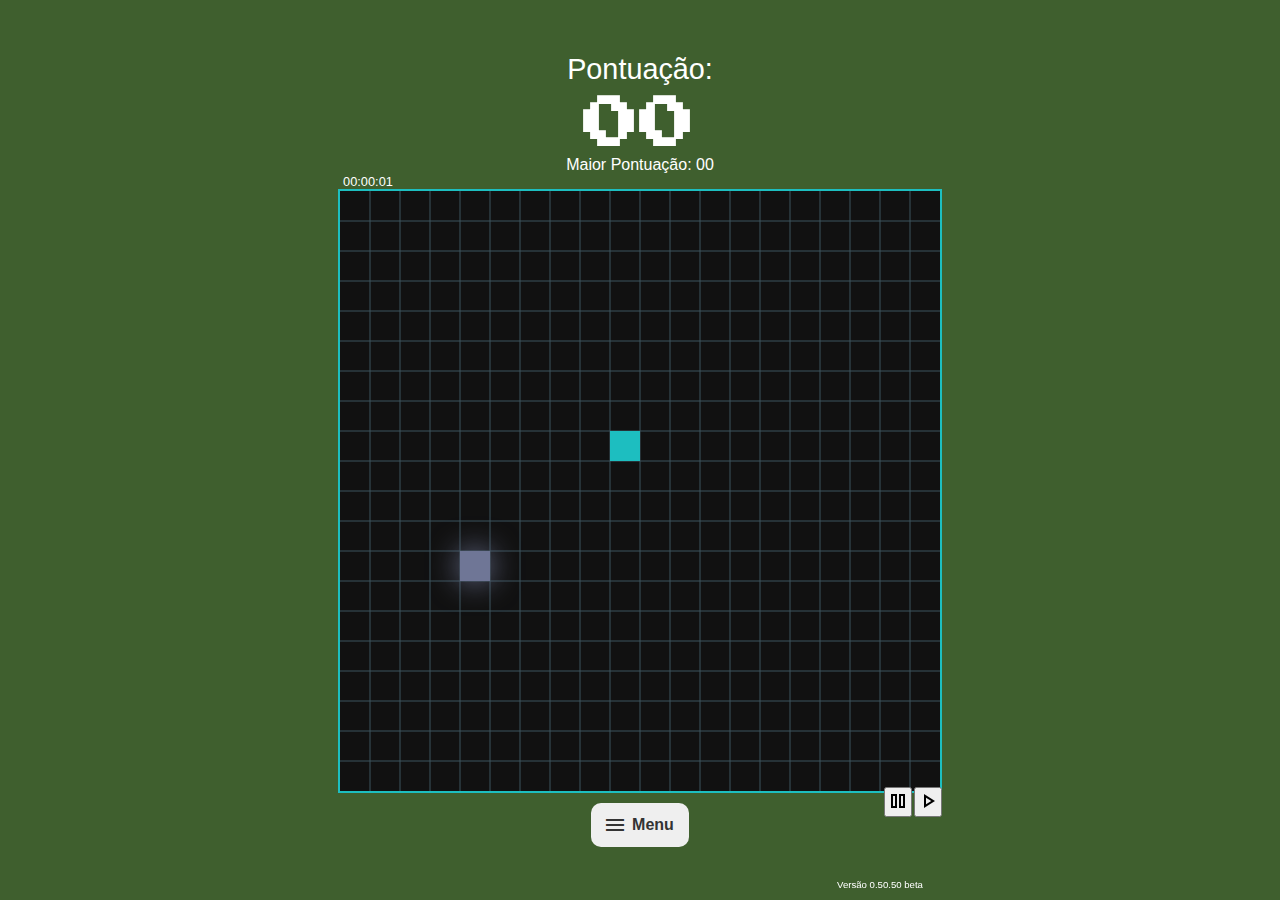
==== game.html @ 133d7326 "ver. 0.60.00" ====
<!DOCTYPE html>
<html lang="pt-br">
<head>
    <meta charset="UTF-8">
    <meta http-equiv="X-UA-Compatible" content="IE=edge">
    <meta name="viewport" content="width=device-width, initial-scale=1.0">
    <link rel="shortcut icon" href="assets/favicon.ico" type="image/x-icon">
    <link rel="stylesheet" href="https://fonts.googleapis.com/css2?family=Material+Symbols+Outlined:opsz,wght,FILL,GRAD@20..48,100..700,0..1,-50..200" />
    <link rel="stylesheet" href="./css/style.css">
    <link rel="manifest" href="manifest.json">
    <meta name="viewport" content="width=device-width, user-scalable=yes, initial-scale=1.0, maximum-scale=10, minimum-scale=1.0">

    <title>Level 1 | Project Snake</title>
</head>
<body>

    <button class="btn-pause">
        <span class="material-symbols-outlined">
            pause
        </span>
    </button>
    <button class="btn-resume">
        <span class="material-symbols-outlined">
            play_arrow
        </span>
    </button>

    <div class="contentBestScore"></div>
    <div class="score">Pontuação: <span class="score--value">00</span></div>
    <span class="best-score">Maior Pontuação: <span>00</span></span>
    <div id='watch'>
        <h1 >00:00:00</h1>
    </div>
    </div>

    <div class="menu-screen">
        <span class="game-over">game over</span>
        <span class="final-score">Pontuação final: <span>00</span></span>
       
        <button class="btn-play" onmouseover="audioTransition.play()">
            Jogar novamente
        </button>
        <a href="index.html"><button class="btn-play" onmouseover="audioTransition.play()">
            Sair
        </button></a>
 
    </div>

    <div class="menu-screen menu-pass">
        <span class="game-over">Fase 1<br/> Completa </span>
       <img src="assets/pixel.jpg" alt="">
       <a href="level2.html"> <button class="btn-next">
            <span class="material-symbols-outlined">
                videogame_asset
            </span>
            Próximo nível
        </button></a>                                       
    </div>

    <div class="menu-screen menu-pause">
        <span class="game-over">Pause</span>
       <img src="assets/pixel.jpg" alt="">
    </div>
    
    <div class="menu-screen menu">
        <span class="game-over">Menu</span>
        <button class="btn-play close-menu"  onmouseover="audioTransition.play()">
            Continuar
        </button>

        <button class="btn-play"  onclick="toggleFullScreen()" onmouseover="audioTransition.play()">
            Tela Cheia
        </button>
        <button onclick="" class="btn-aud btn-play"  onmouseover="audioTransition.play()">
            Música on/off
        </button>
        <a href="index.html"><button class="btn-play"  onmouseover="audioTransition.play()">
            Sair
        </button></a>
    </div>
    
    

    <canvas width="600" height="600"></canvas>
    

    <button class="btn-home-fixed play-home">
        <span class="material-symbols-outlined">
            menu
        </span>
        Menu
    </button>
    
    <div class="tutorial-btns">
        <span class="material-symbols-outlined symbols btn-left">
            arrow_back 
         </span>
         
      <span class="material-symbols-outlined symbols btn-up">
            arrow_upward
        
        </span>
        
        <span class="material-symbols-outlined symbols btn-down">
             arrow_downward
        </span>
        
         <span class="material-symbols-outlined symbols btn-right">
            arrow_forward

        </span>
</div>

    <div class="ver">  
        <p >Versão 0.50.50 beta</p>
     </div> 
     
     <script src="./js/script.js"></script>

</body>
</html>
---- css/style.css ----
@import url("https://fonts.googleapis.com/css2?family=Poppins:wght@300;400;500;600;700;800&display=swap");
@import url('https://fonts.googleapis.com/css2?family=Press+Start+2P&display=swap');

* {
    margin: 0;
    padding: 0;
    box-sizing: border-box;
    font-family: "Poppings", sans-serif;
}

body {
    background-color:#3f5f2e;
    display: flex;
    min-height: 100vh;
    align-items: center;
    justify-content: center;
    flex-direction: column;
    color: white;
}


#watch{
    display: flex;
    flex-direction: column;
    margin-left:-34rem;
    font-size: .8rem;
}

.game-container {
    padding-top: 50px;
    display: flex;
    align-items: center;
    justify-content: top;
    flex-direction: column;
    width: 600px;
    height: 800px;
    background-color: #408bac;
}

canvas {
    background-color: #111111;
    border: 2px solid #1DBEC0 ;
}

.score {
    display: flex;
    flex-direction: column;
    align-items: center;
    font-size: 1.8rem;
}

.score--value {
    margin: auto !important;;
     padding: 10px 0 1px 0;
    font-family: "Press Start 2P", Arial, Helvetica, sans-serif;
    font-weight: 700;
    font-size: 3.5rem;
    display: block;
    margin-top: 1px;
}
.best-score{
    margin-top: 3px;
}

.menu-screen, .menu-pass{
    position: absolute;
    display: none;
    flex-direction: column;
    align-items: center;
    z-index: 1;
}

.menu-pass{
    position: absolute;
    display: none;
    flex-direction: column;
    align-items: center;
    z-index: 1;
    text-align: center;
    padding: 1rem;
}

.game-over {
    padding-bottom: 30px;
    font-family: "Press Start 2P", Arial, Helvetica, sans-serif;
    color: #1DBEC0;
    text-shadow: 1px 1px white;
    text-transform: uppercase;
    font-weight: 700;
    font-size: 3rem;
}

.menu{
    position: absolute;
    display: none;
    flex-direction: column;
    align-items: center;
    z-index: 1;
    text-align: center;
    padding: 1rem;
}

.final-score {
    margin-bottom: 10px;
    text-shadow:1px 1px  rgba(169, 208, 243, 0.342);
    font-weight: 500;
    font-size: 1.4rem;
}

.btn-play{
    text-shadow: 1px 1px rgb(0, 0, 0);
    color: white;
     border: none;
    background: none;
    font-size: 1.5rem;
    font-weight: 600;
    padding-top: 5px;
    display: flex;
    cursor: pointer;
}
    
.btn-play:hover{
    color: #1DBEC0;
    transform: scale(1.1);
    transition: 0.3s ease;
}

.btn-home,.btn-next {
    border: none;
    border-radius: 100px;
    padding: 10px 15px 10px 12px;
    font-size: 1rem;
    font-weight: 600;
    color: #333333;
    margin-top: 40px;
    display: flex;
    align-items: center;
    justify-content: center;
    gap: 5px;
    cursor: pointer;
}
.btn-home-fixed{
    border: none;
    border-radius: 10px;
    padding: 10px 15px 10px 12px;
    font-size: 1rem;
    font-weight: 600;
    color: #333333;
    margin-top: 10px;
    display: flex;
    align-items: center;
    justify-content: center;
    gap: 5px;
    cursor: pointer;
}

.btn-play:hover, .btn-home:hover, .btn-home-fixed:hover,.btn-next:hover{
    background-color:#1DBEC0;
    color: aliceblue;
    box-shadow: 1px 2px white;
}

a{
    text-decoration: none;
}

.ver{
    position: fixed;
    bottom: 10px;
    margin-left: 30rem;
    display: inline;
    align-items: right;
    justify-content: right;
    color: white;
    font-size: .6rem;
}
img{
    margin-top: 2rem;
    width: 200px;
    height: 200px;
}
.btn-pause{
    position: fixed;
    bottom: 83px;
    margin-left: 32.3rem;
    display: inline;
    align-items: right;
    justify-content: right;
    font-size: .6rem;
}

.btn-resume{
    position: fixed;
    bottom: 83px;
    margin-left: 36rem;
    display: inline;
    align-items: right;
    justify-content: right;
    font-size: .6rem;
}

.tutorial-btns{
    margin-top: 15px;
     display: none;
     align-items: center;
     justify-content: center;
     gap: 20px;
}

.symbols{
    font-size: 4rem;
    font-weight: 700;
    border: 1px solid white;
}

.symbols:hover{
    background-color: rgba(255, 255, 255, 0.253);
    color: #1DBEC0;
    border: 1px solid #1DBEC0;
}

@media screen and (max-width: 480px) {
    canvas {
     width: 400px;
     height: 400px;
      }
  .btn-pause{
     margin-left: 19.7rem !important;
     bottom: 13.9rem !important;
  }
  
  .btn-resume{
    margin-left: 23.3rem;
    bottom: 13.9rem;
    }
   .ver{
     margin-left: 21rem !important;
     bottom: 35px;
   }
   .tutorial-btns{
     display: flex !important;
   }
   .game-over{
    font-size: 2rem;
   }
   #watch{
    margin-left: -22rem;
    }
}
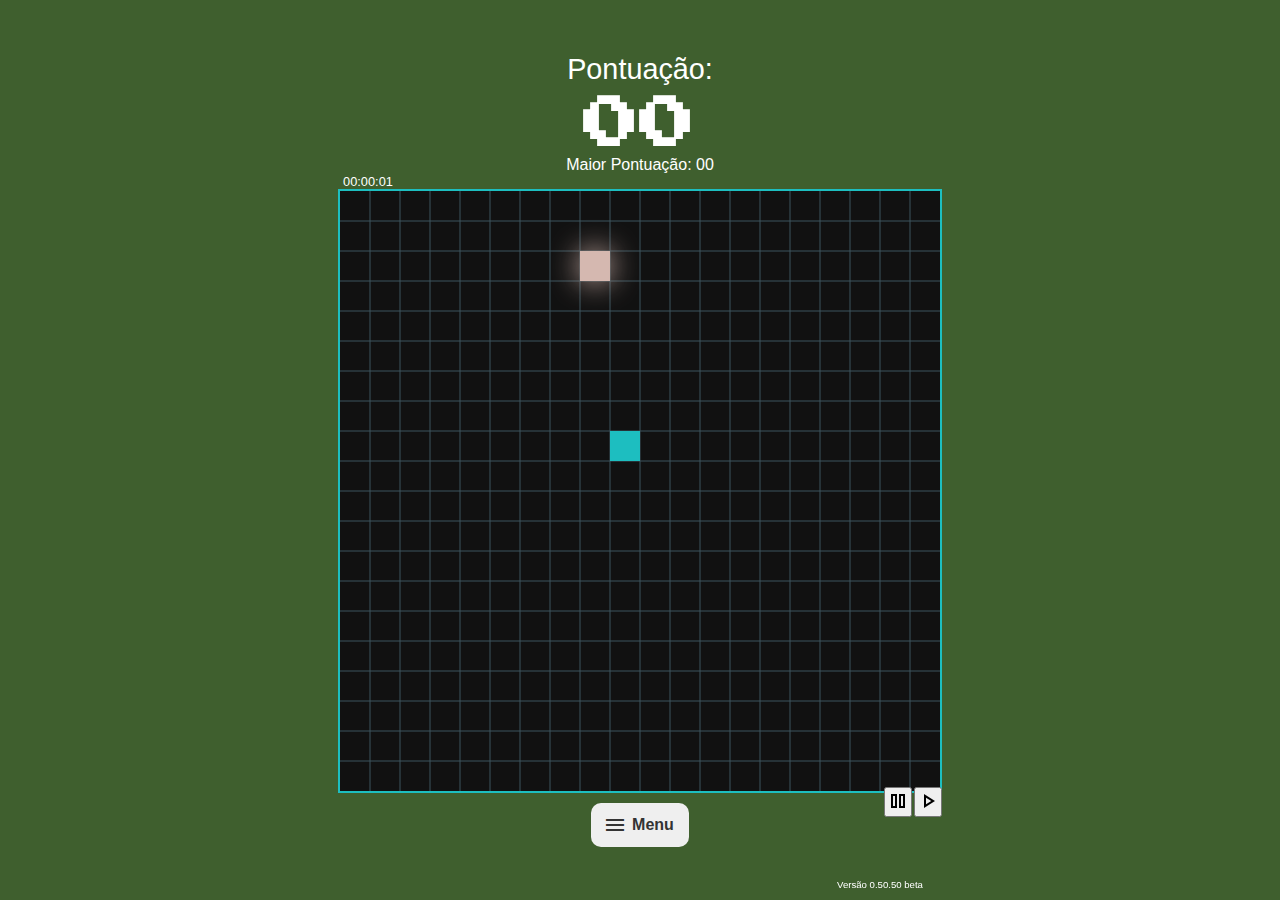
==== commit f3a988af: "ver. 0.60.00" ====
--- a/game.html
+++ b/game.html
@@ -14,16 +14,7 @@
 </head>
 <body>
 
-    <button class="btn-pause">
-        <span class="material-symbols-outlined">
-            pause
-        </span>
-    </button>
-    <button class="btn-resume">
-        <span class="material-symbols-outlined">
-            play_arrow
-        </span>
-    </button>
+
 
     <div class="contentBestScore"></div>
     <div class="score">Pontuação: <span class="score--value">00</span></div>
@@ -109,7 +100,17 @@
             arrow_forward
 
         </span>
-</div>
+    </div>
+    <button class="btn-pause">
+        <span class="material-symbols-outlined">
+            pause
+        </span>
+    </button>
+    <button class="btn-resume">
+        <span class="material-symbols-outlined">
+            play_arrow
+        </span>
+    </button>
 
     <div class="ver">  
         <p >Versão 0.50.50 beta</p>
--- a/css/style.css
+++ b/css/style.css
@@ -215,8 +215,8 @@
 
 .symbols:hover{
     background-color: rgba(255, 255, 255, 0.253);
-    color: #1DBEC0;
-    border: 1px solid #1DBEC0;
+    color: #000000;
+    border: 1px solid #000000;
 }
 
 @media screen and (max-width: 480px) {
@@ -225,13 +225,15 @@
      height: 400px;
       }
   .btn-pause{
+    position: relative;
      margin-left: 19.7rem !important;
-     bottom: 13.9rem !important;
+     bottom: 135px;
   }
   
   .btn-resume{
+    position: relative;
     margin-left: 23.3rem;
-    bottom: 13.9rem;
+    bottom: 165px;
     }
    .ver{
      margin-left: 21rem !important;
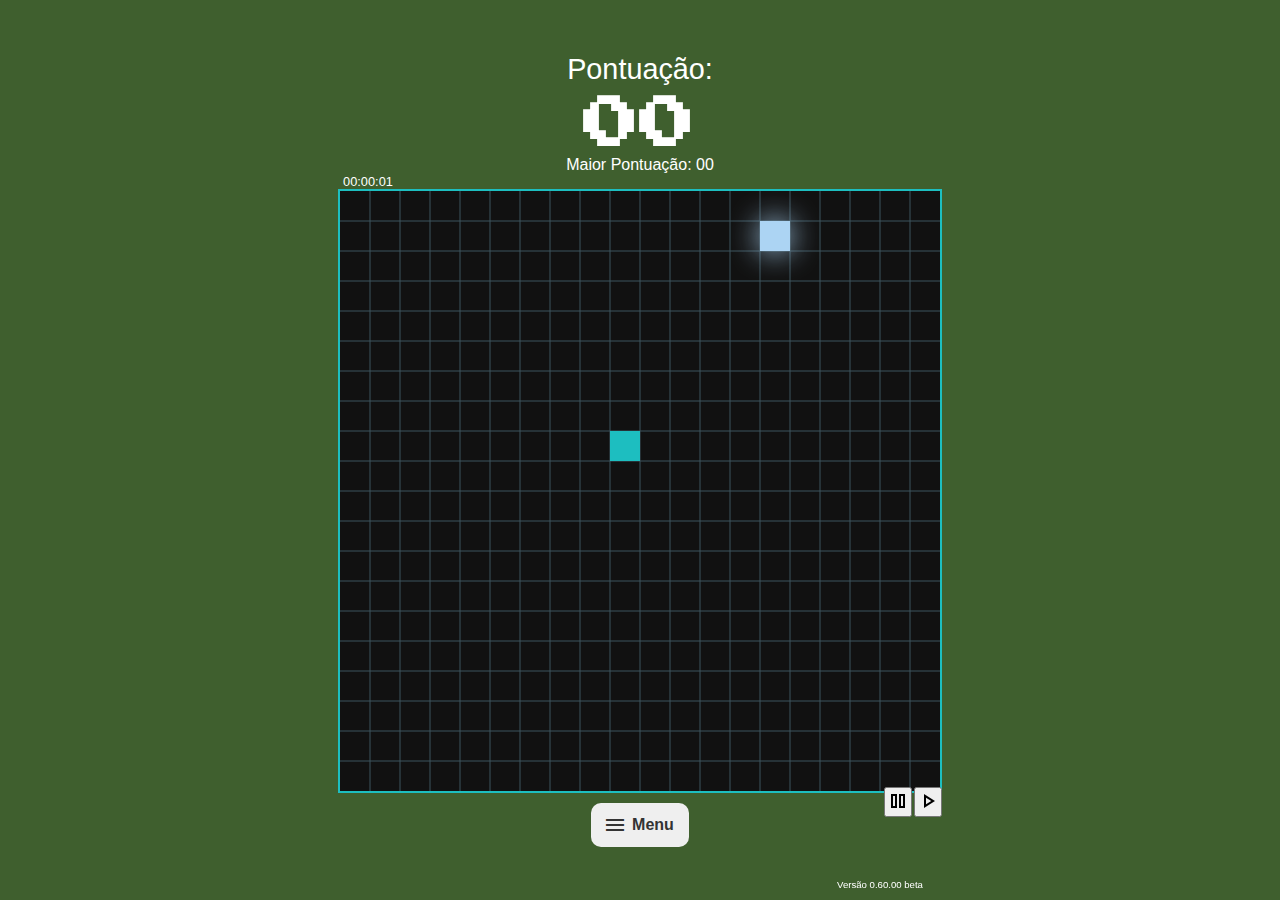
==== commit 143ceba7: "ver. 0.60.00" ====
--- a/game.html
+++ b/game.html
@@ -113,7 +113,7 @@
     </button>
 
     <div class="ver">  
-        <p >Versão 0.50.50 beta</p>
+        <p >Versão 0.60.00 beta</p>
      </div> 
      
      <script src="./js/script.js"></script>
--- a/css/style.css
+++ b/css/style.css
@@ -227,13 +227,13 @@
   .btn-pause{
     position: relative;
      margin-left: 19.7rem !important;
-     bottom: 135px;
+     bottom: 133px;
   }
   
   .btn-resume{
     position: relative;
     margin-left: 23.3rem;
-    bottom: 165px;
+    bottom: 163px;
     }
    .ver{
      margin-left: 21rem !important;
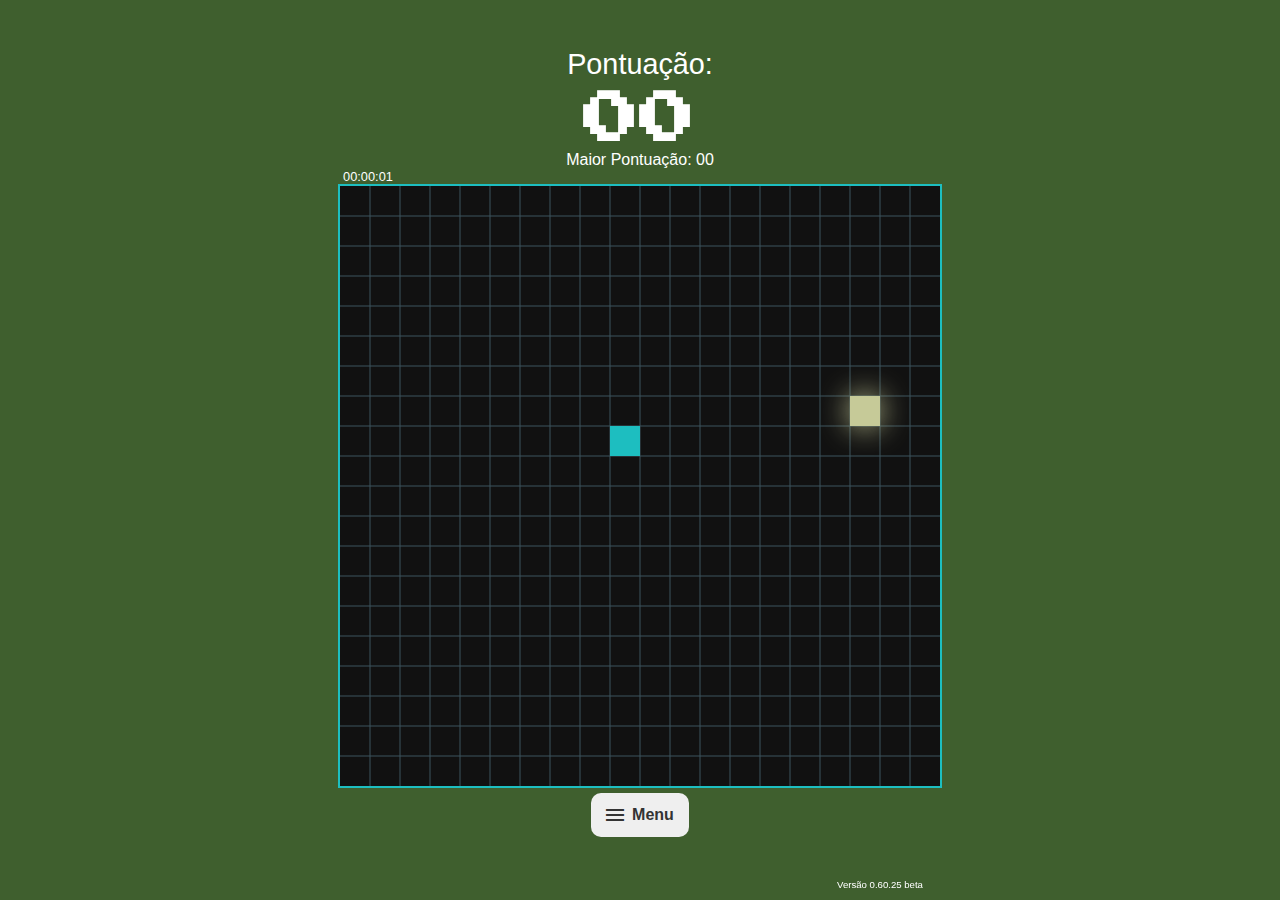
==== commit fefe94a1: "ver. 0.60.25" ====
--- a/game.html
+++ b/game.html
@@ -101,6 +101,7 @@
 
         </span>
     </div>
+    
     <button class="btn-pause">
         <span class="material-symbols-outlined">
             pause
@@ -113,7 +114,7 @@
     </button>
 
     <div class="ver">  
-        <p >Versão 0.60.00 beta</p>
+        <p >Versão 0.60.25 beta</p>
      </div> 
      
      <script src="./js/script.js"></script>
--- a/css/style.css
+++ b/css/style.css
@@ -11,7 +11,7 @@
 body {
     background-color:#3f5f2e;
     display: flex;
-    min-height: 100vh;
+    margin-top: 3rem;
     align-items: center;
     justify-content: center;
     flex-direction: column;
@@ -146,7 +146,7 @@
     font-size: 1rem;
     font-weight: 600;
     color: #333333;
-    margin-top: 10px;
+    margin-top: 5px;
     display: flex;
     align-items: center;
     justify-content: center;
@@ -180,6 +180,7 @@
     height: 200px;
 }
 .btn-pause{
+    display: none !important;
     position: fixed;
     bottom: 83px;
     margin-left: 32.3rem;
@@ -193,7 +194,7 @@
     position: fixed;
     bottom: 83px;
     margin-left: 36rem;
-    display: inline;
+    display: none;
     align-items: right;
     justify-content: right;
     font-size: .6rem;
@@ -217,6 +218,29 @@
     background-color: rgba(255, 255, 255, 0.253);
     color: #000000;
     border: 1px solid #000000;
+}
+
+.btn-up{
+    position: absolute;
+    bottom: 12.9rem;
+
+}
+
+.btn-left{
+    position: absolute;
+    bottom: 8.5rem;
+    margin-right: 8rem;
+}
+
+.btn-right{
+    position: absolute;
+    bottom: 8.5rem;
+    margin-left: 8rem;
+}
+
+.btn-down{
+    position: absolute;
+    bottom: 4rem;
 }
 
 @media screen and (max-width: 480px) {
@@ -226,7 +250,7 @@
       }
   .btn-pause{
     position: relative;
-     margin-left: 19.7rem !important;
+     margin-left: 19.7rem ;
      bottom: 133px;
   }
   
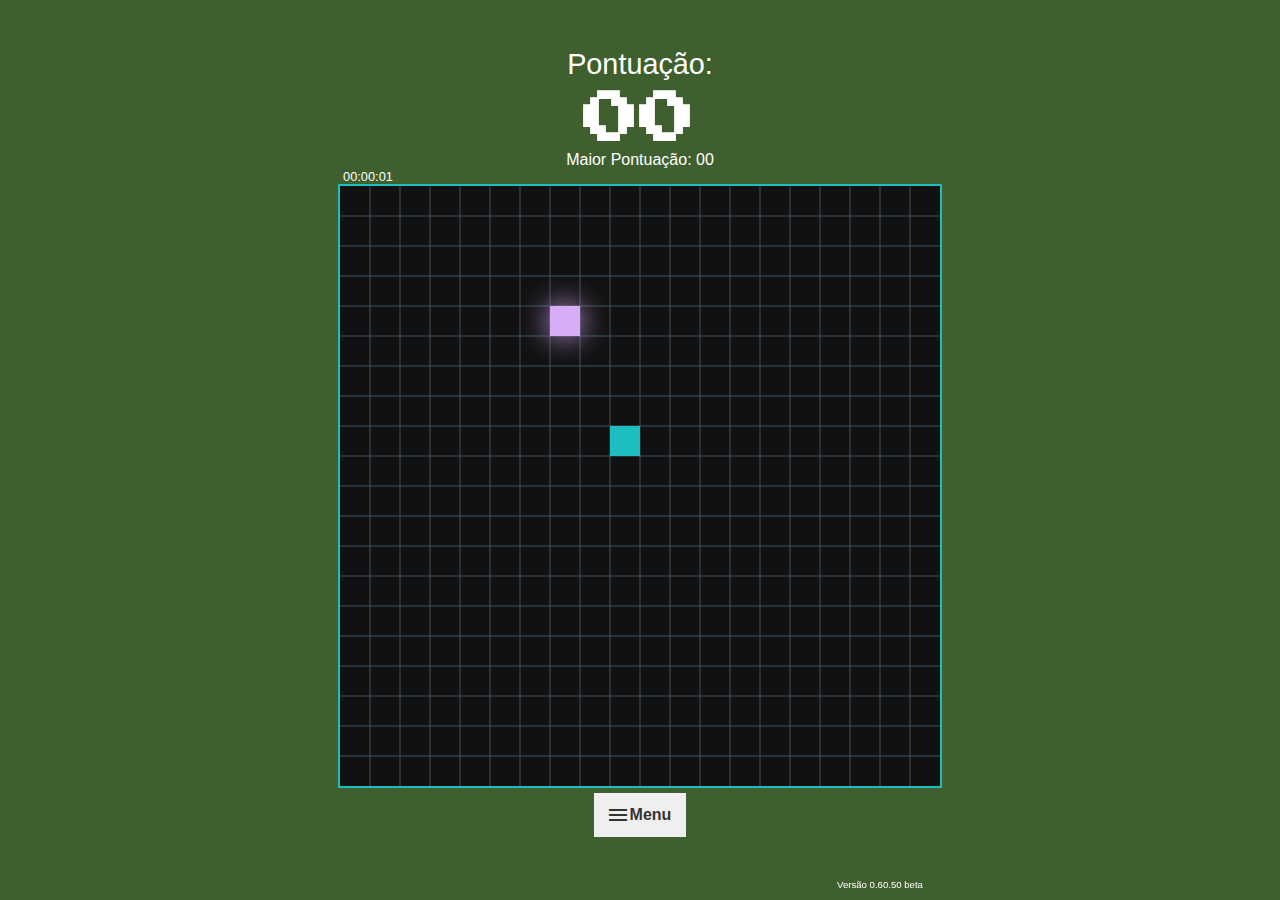
==== commit d5d3b845: "ver. 0.60.50" ====
--- a/game.html
+++ b/game.html
@@ -114,7 +114,7 @@
     </button>
 
     <div class="ver">  
-        <p >Versão 0.60.25 beta</p>
+        <p >Versão 0.60.50 beta</p>
      </div> 
      
      <script src="./js/script.js"></script>
--- a/css/style.css
+++ b/css/style.css
@@ -141,7 +141,6 @@
 }
 .btn-home-fixed{
     border: none;
-    border-radius: 10px;
     padding: 10px 15px 10px 12px;
     font-size: 1rem;
     font-weight: 600;
@@ -150,8 +149,8 @@
     display: flex;
     align-items: center;
     justify-content: center;
-    gap: 5px;
     cursor: pointer;
+    
 }
 
 .btn-play:hover, .btn-home:hover, .btn-home-fixed:hover,.btn-next:hover{
@@ -267,10 +266,19 @@
      display: flex !important;
    }
    .game-over{
-    font-size: 2rem;
+    font-size: 2.5rem;
    }
    #watch{
     margin-left: -22rem;
     }
+    .btn-home-fixed{
+        margin-left: 19rem ;
+    
+    }
+    img{
+        margin-top: .1rem;
+        width: 100px;
+        height: 100px;
+    }
 }
  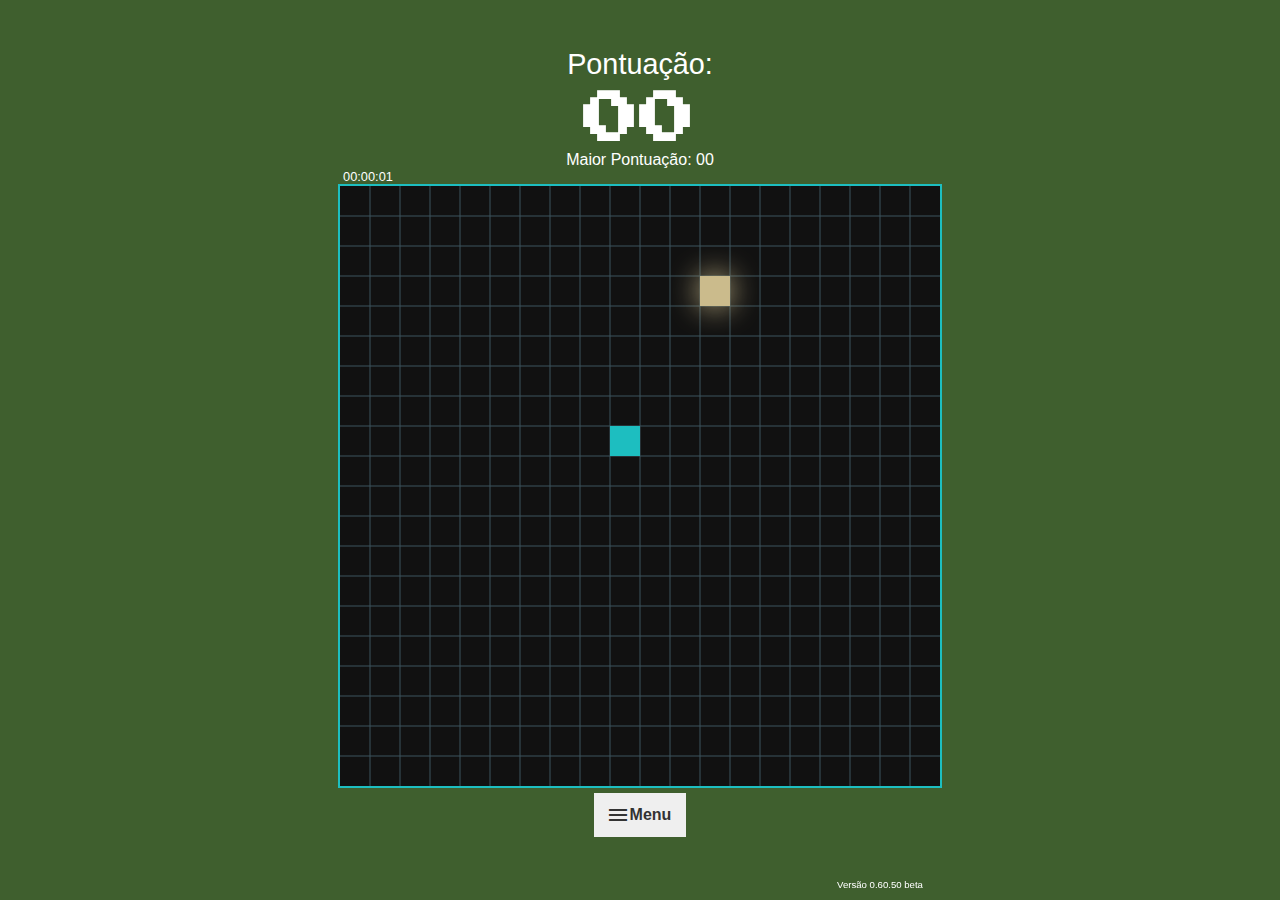
==== commit 6179b4d5: "Update game.html" ====
--- a/game.html
+++ b/game.html
@@ -65,7 +65,7 @@
         <button onclick="" class="btn-aud btn-play"  onmouseover="audioTransition.play()">
             Música on/off
         </button>
-        <a href="index.html"><button class="btn-play"  onmouseover="audioTransition.play()">
+        <a href="https://projectsnake.online"><button class="btn-play"  onmouseover="audioTransition.play()">
             Sair
         </button></a>
     </div>
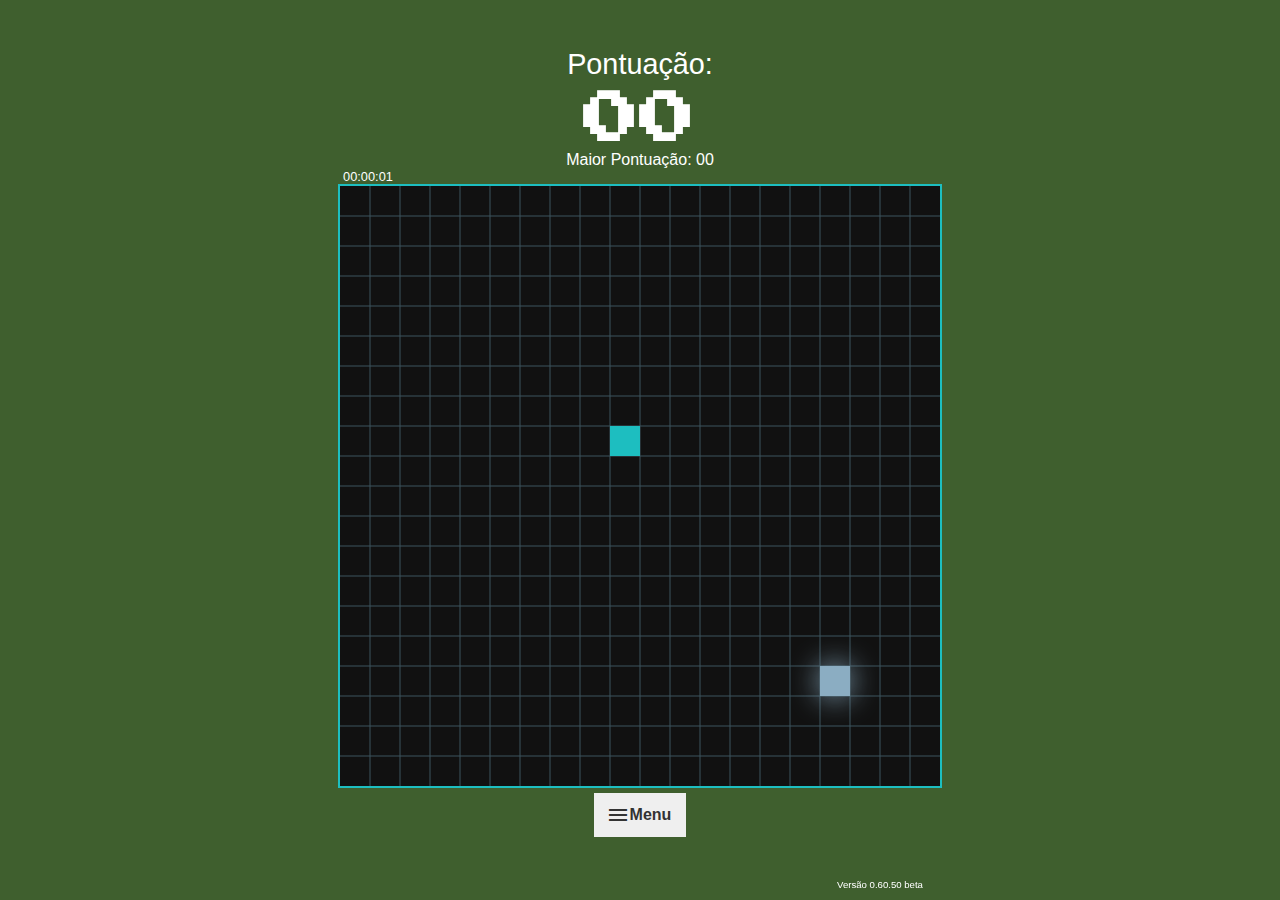
==== commit ab03413f: "Update game.html" ====
--- a/game.html
+++ b/game.html
@@ -31,7 +31,7 @@
         <button class="btn-play" onmouseover="audioTransition.play()">
             Jogar novamente
         </button>
-        <a href="index.html"><button class="btn-play" onmouseover="audioTransition.play()">
+        <a href="https://projectsnake.online/game"><button class="btn-play" onmouseover="audioTransition.play()">
             Sair
         </button></a>
  
@@ -40,7 +40,7 @@
     <div class="menu-screen menu-pass">
         <span class="game-over">Fase 1<br/> Completa </span>
        <img src="assets/pixel.jpg" alt="">
-       <a href="level2.html"> <button class="btn-next">
+       <a href="https://projectsnake.online/level2"> <button class="btn-next">
             <span class="material-symbols-outlined">
                 videogame_asset
             </span>
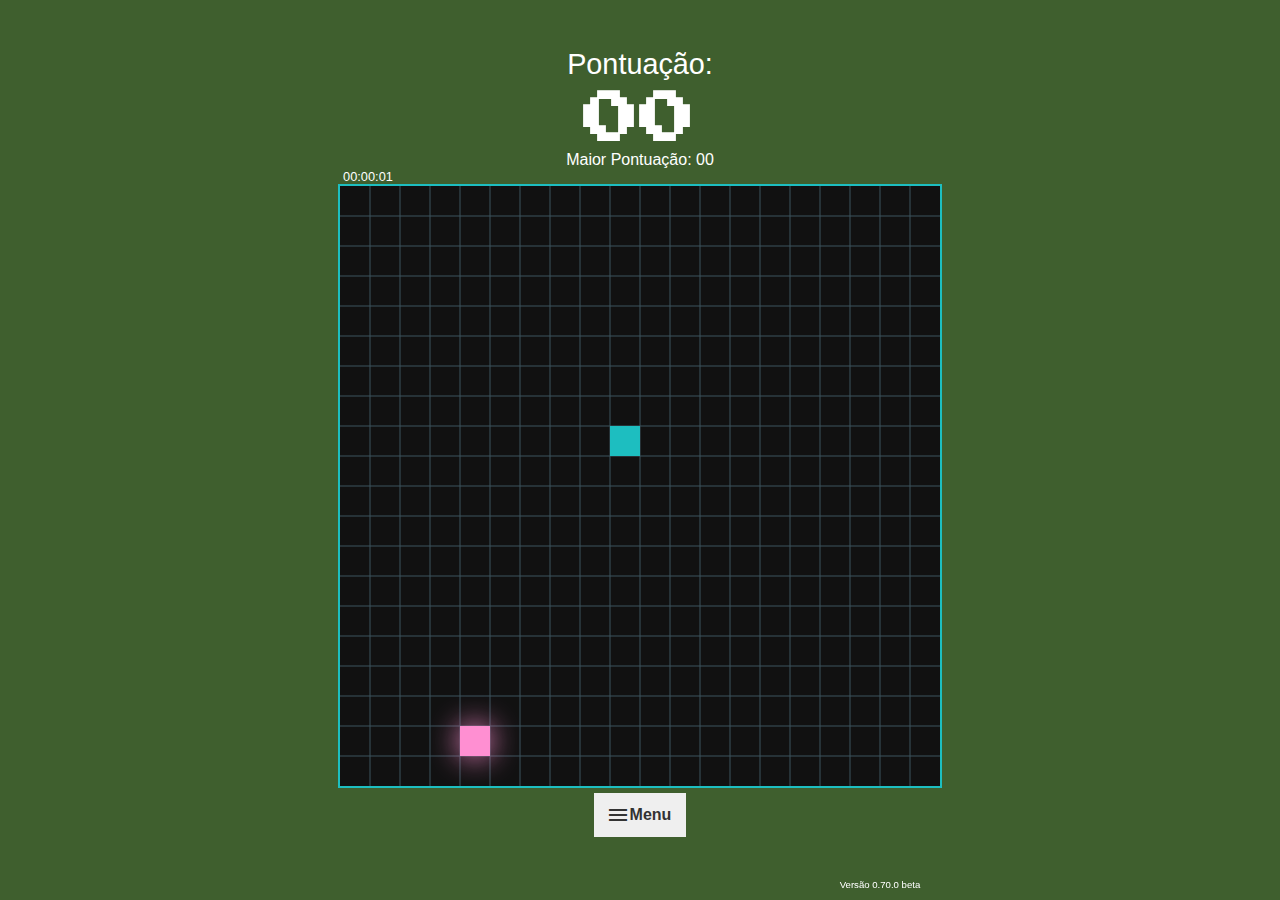
==== commit 390b343c: "Update game.html" ====
--- a/game.html
+++ b/game.html
@@ -114,7 +114,7 @@
     </button>
 
     <div class="ver">  
-        <p >Versão 0.60.50 beta</p>
+        <p >Versão 0.70.0 beta</p>
      </div> 
      
      <script src="./js/script.js"></script>
